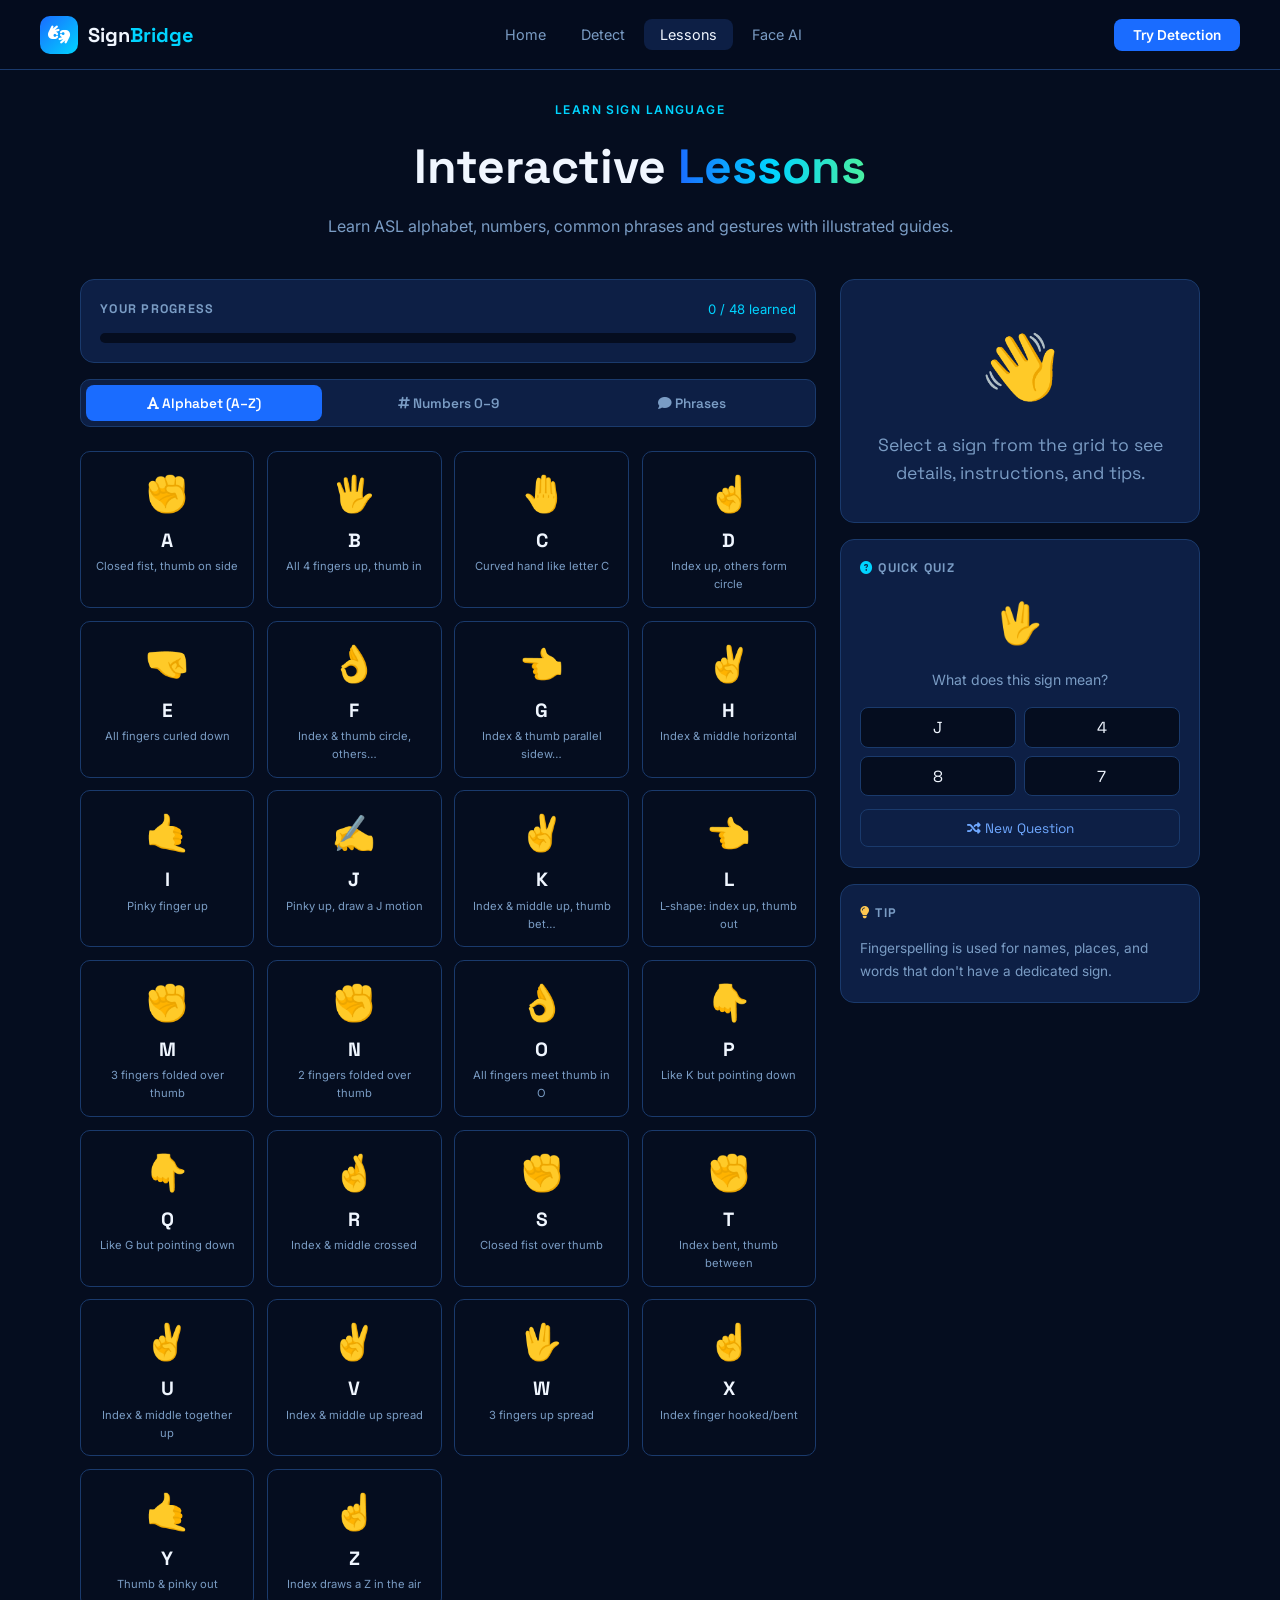
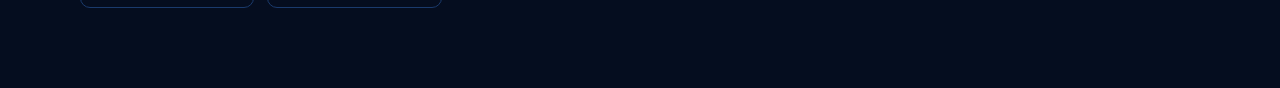
==== lessons.html @ 8de6f0b0 "initial commit" ====
<!DOCTYPE html>
<html lang="en">
<head>
  <meta charset="UTF-8"/>
  <meta name="viewport" content="width=device-width, initial-scale=1.0"/>
  <title>SignBridge — Lessons</title>
  <link rel="stylesheet" href="main.css"/>
  <link href="https://fonts.googleapis.com/css2?family=Space+Grotesk:wght@300;400;500;600;700&family=Inter:wght@300;400;500&display=swap" rel="stylesheet"/>
  <link rel="stylesheet" href="https://cdnjs.cloudflare.com/ajax/libs/font-awesome/6.5.0/css/all.min.css"/>
</head>
<body>

<nav class="navbar" id="navbar">
  <div class="nav-brand">
    <div class="brand-icon"><i class="fa-solid fa-hands-asl-interpreting"></i></div>
    <span class="brand-name">Sign<span class="accent">Bridge</span></span>
  </div>
  <ul class="nav-links">
    <li><a href="index.html">Home</a></li>
    <li><a href="detect.html">Detect</a></li>
    <li><a href="lessons.html" class="active">Lessons</a></li>
    <li><a href="face.html">Face AI</a></li>
  </ul>
  <div class="nav-cta"><a href="detect.html" class="btn-nav">Try Detection</a></div>
  <button class="hamburger" id="hamburger"><i class="fa-solid fa-bars"></i></button>
</nav>

<div class="page-header">
  <div class="section-label">Learn Sign Language</div>
  <h1>Interactive <span class="title-gradient">Lessons</span></h1>
  <p>Learn ASL alphabet, numbers, common phrases and gestures with illustrated guides.</p>
</div>

<div style="max-width:1200px;margin:0 auto;padding:0 2.5rem 80px;display:grid;grid-template-columns:1fr 360px;gap:1.5rem" id="lessonsLayout">

  <!-- LEFT: Lesson content -->
  <div>
    <!-- Progress -->
    <div class="info-card" style="margin-bottom:1rem">
      <div style="display:flex;justify-content:space-between;align-items:center;margin-bottom:0.8rem">
        <h4 style="margin:0">Your Progress</h4>
        <span id="progressText" style="font-size:0.82rem;color:var(--cyan)">0 / 36 learned</span>
      </div>
      <div class="conf-bar" style="height:10px;border-radius:5px">
        <div class="conf-fill" id="progressFill" style="width:0%;height:100%"></div>
      </div>
    </div>

    <!-- Tabs -->
    <div class="tabs">
      <button class="tab active" id="tabAlpha" onclick="switchTab('alpha')">
        <i class="fa-solid fa-font"></i> Alphabet (A–Z)
      </button>
      <button class="tab" id="tabNums" onclick="switchTab('numbers')">
        <i class="fa-solid fa-hashtag"></i> Numbers 0–9
      </button>
      <button class="tab" id="tabPhrases" onclick="switchTab('phrases')">
        <i class="fa-solid fa-comment"></i> Phrases
      </button>
    </div>

    <!-- Sign Grid -->
    <div class="lessons-grid" id="signGrid"></div>
  </div>

  <!-- RIGHT: Detail panel -->
  <div>
    <div class="info-card" id="detailCard" style="position:sticky;top:90px">
      <div id="detailContent" style="text-align:center;padding:1rem">
        <div style="font-size:4rem;margin-bottom:0.8rem">👋</div>
        <div style="font-family:var(--font-head);font-size:1.1rem;color:var(--text-muted)">
          Select a sign from the grid to see details, instructions, and tips.
        </div>
      </div>
    </div>

    <!-- Quiz Card -->
    <div class="info-card" style="margin-top:1rem" id="quizCard">
      <h4><i class="fa-solid fa-circle-question" style="color:var(--cyan);margin-right:5px"></i>Quick Quiz</h4>
      <div id="quizContent" style="margin-top:0.8rem;text-align:center">
        <div id="quizQuestion" style="font-family:var(--font-head);font-size:2.5rem;margin-bottom:0.8rem">?</div>
        <div id="quizPrompt" style="font-size:0.88rem;color:var(--text-muted);margin-bottom:1rem">
          Which letter is this sign?
        </div>
        <div id="quizOptions" style="display:grid;grid-template-columns:1fr 1fr;gap:0.5rem"></div>
        <button onclick="newQuiz()" style="margin-top:0.8rem;width:100%;padding:0.6rem;border-radius:8px;border:1px solid var(--border);background:none;color:var(--blue-light);font-family:var(--font-head);cursor:pointer;font-size:0.85rem;transition:all 0.2s" onmouseover="this.style.borderColor='var(--blue-bright)'" onmouseout="this.style.borderColor='var(--border)'">
          <i class="fa-solid fa-shuffle"></i> New Question
        </button>
      </div>
    </div>

    <div class="info-card" style="margin-top:1rem">
      <h4><i class="fa-solid fa-lightbulb" style="color:#ffc850;margin-right:5px"></i>Tip</h4>
      <p id="dailyTip" style="font-size:0.85rem;color:var(--text-muted);line-height:1.7;margin-top:0.5rem"></p>
    </div>
  </div>
</div>

<script src="lessons.js"></script>
</body>
</html>
---- main.css ----
/* === SIGNBRIDGE MAIN CSS === */
@import url('https://fonts.googleapis.com/css2?family=Space+Grotesk:wght@300;400;500;600;700&family=Inter:wght@300;400;500&display=swap');

:root {
  --bg-deep:    #050d1f;
  --bg-dark:    #0a1628;
  --bg-panel:   #0d1f45;
  --bg-card:    #0f2255;
  --blue-bright:#1a6cff;
  --blue-light: #6fa8ff;
  --cyan:       #00d4ff;
  --green:      #4af0a0;
  --white:      #f0f6ff;
  --text-muted: #7a9cc4;
  --border:     #1a3a6c;
  --font-head:  'Space Grotesk', sans-serif;
  --font-body:  'Inter', sans-serif;
  --radius:     14px;
  --radius-lg:  22px;
}

*, *::before, *::after { box-sizing: border-box; margin: 0; padding: 0; }

html { scroll-behavior: smooth; }

body {
  background: var(--bg-deep);
  color: var(--white);
  font-family: var(--font-body);
  line-height: 1.6;
  overflow-x: hidden;
}

a { text-decoration: none; color: inherit; }
ul { list-style: none; }

/* ── SCROLLBAR ── */
::-webkit-scrollbar { width: 6px; }
::-webkit-scrollbar-track { background: var(--bg-dark); }
::-webkit-scrollbar-thumb { background: var(--blue-bright); border-radius: 3px; }

/* ── NAVBAR ── */
.navbar {
  position: fixed; top: 0; left: 0; right: 0; z-index: 100;
  display: flex; align-items: center; justify-content: space-between;
  padding: 0 2.5rem;
  height: 70px;
  background: rgba(5, 13, 31, 0.85);
  backdrop-filter: blur(16px);
  border-bottom: 1px solid var(--border);
  transition: background 0.3s;
}
.navbar.scrolled { background: rgba(5,13,31,0.97); }

.nav-brand {
  display: flex; align-items: center; gap: 0.6rem;
  font-family: var(--font-head); font-size: 1.25rem; font-weight: 700;
}
.brand-icon {
  width: 38px; height: 38px; border-radius: 10px;
  background: linear-gradient(135deg, var(--blue-bright), var(--cyan));
  display: flex; align-items: center; justify-content: center;
  font-size: 1.1rem; color: #fff;
}
.brand-icon.small { width: 28px; height: 28px; border-radius: 7px; font-size: 0.8rem; }
.accent { color: var(--cyan); }

.nav-links {
  display: flex; gap: 0.2rem;
}
.nav-links a {
  padding: 0.45rem 1rem; border-radius: 8px;
  font-size: 0.9rem; color: var(--text-muted);
  transition: all 0.2s;
}
.nav-links a:hover, .nav-links a.active {
  color: var(--white); background: var(--bg-panel);
}

.btn-nav {
  padding: 0.5rem 1.2rem; border-radius: 8px;
  background: var(--blue-bright); color: #fff;
  font-size: 0.85rem; font-weight: 600;
  transition: all 0.2s;
}
.btn-nav:hover { background: var(--cyan); color: var(--bg-deep); }

.hamburger {
  display: none; background: none; border: none;
  color: var(--white); font-size: 1.3rem; cursor: pointer;
}

/* ── HERO ── */
.hero {
  min-height: 100vh;
  padding: 100px 2.5rem 60px;
  display: flex; align-items: center;
  position: relative; overflow: hidden;
}

.hero-bg-shapes {
  position: absolute; inset: 0; z-index: 0; pointer-events: none;
}
.shape {
  position: absolute; border-radius: 50%; filter: blur(80px); opacity: 0.15;
}
.shape-1 { width: 600px; height: 600px; background: var(--blue-bright); top: -200px; right: -100px; }
.shape-2 { width: 400px; height: 400px; background: var(--cyan); bottom: -100px; left: -100px; }
.shape-3 { width: 300px; height: 300px; background: var(--green); top: 40%; left: 40%; }

.hero-content {
  max-width: 1200px; margin: 0 auto;
  display: grid; grid-template-columns: 1fr 1fr;
  gap: 4rem; align-items: center;
  position: relative; z-index: 1; width: 100%;
}

.hero-badge {
  display: inline-flex; align-items: center; gap: 0.5rem;
  padding: 0.35rem 1rem; border-radius: 50px;
  background: rgba(26, 108, 255, 0.15);
  border: 1px solid rgba(26, 108, 255, 0.3);
  font-size: 0.78rem; font-weight: 500; color: var(--blue-light);
  margin-bottom: 1.2rem;
}
.pulse-dot {
  width: 7px; height: 7px; border-radius: 50%;
  background: var(--cyan); animation: pulse 1.8s ease infinite;
  font-size: 0.5rem;
}
@keyframes pulse {
  0%,100% { opacity:1; transform:scale(1); }
  50% { opacity:0.4; transform:scale(0.8); }
}

.hero-title {
  font-family: var(--font-head); font-size: clamp(2.8rem, 5vw, 4.2rem);
  font-weight: 700; line-height: 1.1; margin-bottom: 1.2rem;
  color: var(--white);
}
.title-gradient {
  background: linear-gradient(90deg, var(--blue-bright), var(--cyan), var(--green));
  -webkit-background-clip: text; -webkit-text-fill-color: transparent;
  background-clip: text;
}

.hero-subtitle {
  font-size: 1.05rem; color: var(--text-muted); max-width: 480px;
  line-height: 1.75; margin-bottom: 2rem;
}

.hero-btns { display: flex; gap: 1rem; flex-wrap: wrap; margin-bottom: 2.5rem; }

.btn-primary {
  display: inline-flex; align-items: center; gap: 0.5rem;
  padding: 0.8rem 1.8rem; border-radius: 10px;
  background: var(--blue-bright); color: #fff;
  font-weight: 600; font-size: 0.95rem;
  transition: all 0.25s; box-shadow: 0 4px 20px rgba(26,108,255,0.35);
}
.btn-primary:hover { background: var(--cyan); color: var(--bg-deep); transform: translateY(-2px); box-shadow: 0 8px 30px rgba(0,212,255,0.4); }

.btn-secondary {
  display: inline-flex; align-items: center; gap: 0.5rem;
  padding: 0.8rem 1.8rem; border-radius: 10px;
  border: 1.5px solid var(--border); color: var(--white);
  font-weight: 500; font-size: 0.95rem;
  transition: all 0.25s;
  background: rgba(255,255,255,0.03);
}
.btn-secondary:hover { border-color: var(--blue-light); color: var(--blue-light); background: rgba(26,108,255,0.08); }

.btn-ghost {
  display: inline-flex; align-items: center; gap: 0.5rem;
  padding: 0.8rem 1.8rem; border-radius: 10px;
  color: var(--blue-light); font-weight: 500; font-size: 0.95rem;
  transition: all 0.2s;
}
.btn-ghost:hover { color: var(--cyan); }

.hero-stats {
  display: flex; align-items: center; gap: 1.5rem;
}
.stat { display: flex; flex-direction: column; }
.stat-num { font-family: var(--font-head); font-size: 1.6rem; font-weight: 700; color: var(--white); line-height: 1; }
.stat-label { font-size: 0.75rem; color: var(--text-muted); margin-top: 2px; }
.stat-div { width: 1px; height: 36px; background: var(--border); }

/* ── HERO VISUAL ── */
.hero-visual { position: relative; display: flex; justify-content: center; align-items: center; }

.hero-img-wrap {
  position: relative;
  background: linear-gradient(135deg, rgba(26,108,255,0.1), rgba(0,212,255,0.05));
  border: 1px solid rgba(26,108,255,0.2);
  border-radius: var(--radius-lg);
  padding: 1.5rem;
  backdrop-filter: blur(8px);
  box-shadow: 0 20px 60px rgba(0,0,0,0.5), inset 0 1px 0 rgba(255,255,255,0.05);
}
.hero-svg { width: 100%; max-width: 420px; display: block; }

.float-card {
  position: absolute;
  display: flex; align-items: center; gap: 0.7rem;
  padding: 0.6rem 1rem; border-radius: 12px;
  background: rgba(13, 31, 69, 0.95);
  border: 1px solid var(--border);
  backdrop-filter: blur(10px);
  box-shadow: 0 8px 24px rgba(0,0,0,0.4);
  font-size: 1.3rem;
  animation: floatY 3s ease-in-out infinite;
}
.float-card i { font-size: 1.2rem; }
.float-card .fc-label { font-size: 0.68rem; color: var(--text-muted); }
.float-card .fc-value { font-size: 0.82rem; font-weight: 600; color: var(--white); }
.card-top { top: 10px; left: -20px; animation-delay: 0s; }
.card-bottom { bottom: 30px; right: -20px; animation-delay: 1.5s; }
@keyframes floatY {
  0%,100% { transform: translateY(0); }
  50% { transform: translateY(-8px); }
}

.scroll-hint {
  position: absolute; bottom: 30px; left: 50%; transform: translateX(-50%);
  color: var(--text-muted); font-size: 1rem;
  animation: bounce 2s ease-in-out infinite;
}
@keyframes bounce { 0%,100%{transform:translateX(-50%) translateY(0)} 50%{transform:translateX(-50%) translateY(8px)} }

/* ── SECTION COMMON ── */
.section-label {
  text-align: center; font-size: 0.75rem; font-weight: 600;
  text-transform: uppercase; letter-spacing: 0.12em;
  color: var(--cyan); margin-bottom: 0.6rem;
}
.section-title {
  text-align: center; font-family: var(--font-head);
  font-size: clamp(1.8rem, 3vw, 2.5rem); font-weight: 700;
  margin-bottom: 3rem;
}

/* ── FEATURES ── */
.features {
  padding: 100px 2.5rem;
  max-width: 1200px; margin: 0 auto;
}
.features-grid {
  display: grid; grid-template-columns: repeat(auto-fit, minmax(240px, 1fr));
  gap: 1.5rem;
}
.feature-card {
  padding: 2rem;
  background: var(--bg-panel);
  border: 1px solid var(--border);
  border-radius: var(--radius-lg);
  transition: all 0.3s; cursor: pointer; display: block;
  position: relative; overflow: hidden;
}
.feature-card::before {
  content: ''; position: absolute; inset: 0;
  background: linear-gradient(135deg, transparent, rgba(26,108,255,0.04));
  opacity: 0; transition: opacity 0.3s;
}
.feature-card:hover { transform: translateY(-6px); border-color: var(--blue-bright); box-shadow: 0 16px 40px rgba(26,108,255,0.18); }
.feature-card:hover::before { opacity: 1; }

.fc-icon {
  width: 52px; height: 52px; border-radius: 14px;
  border: 1px solid; display: flex; align-items: center;
  justify-content: center; font-size: 1.4rem;
  margin-bottom: 1.2rem;
}
.feature-card h3 {
  font-family: var(--font-head); font-size: 1.1rem;
  font-weight: 600; margin-bottom: 0.6rem;
}
.feature-card p { font-size: 0.88rem; color: var(--text-muted); line-height: 1.7; }
.card-arrow {
  margin-top: 1.2rem; color: var(--blue-bright);
  font-size: 0.85rem; transition: transform 0.2s;
}
.feature-card:hover .card-arrow { transform: translateX(5px); }

/* ── HOW IT WORKS ── */
.how-it-works {
  padding: 80px 2.5rem;
  background: rgba(13,31,69,0.4);
  border-top: 1px solid var(--border);
  border-bottom: 1px solid var(--border);
}
.how-it-works .section-title { margin-bottom: 3.5rem; }
.steps {
  max-width: 860px; margin: 0 auto;
  display: flex; align-items: flex-start;
  justify-content: center; gap: 0; flex-wrap: wrap;
}
.step {
  flex: 1; min-width: 180px; text-align: center;
  padding: 0 1.5rem;
}
.step-num {
  font-family: var(--font-head); font-size: 0.7rem; font-weight: 700;
  color: var(--cyan); letter-spacing: 0.1em; margin-bottom: 0.8rem;
}
.step-icon {
  width: 60px; height: 60px; border-radius: 18px;
  background: var(--bg-panel); border: 1px solid var(--border);
  display: flex; align-items: center; justify-content: center;
  font-size: 1.4rem; color: var(--blue-bright);
  margin: 0 auto 1rem;
}
.step h4 { font-family: var(--font-head); font-size: 1rem; margin-bottom: 0.5rem; }
.step p { font-size: 0.85rem; color: var(--text-muted); }
.step-line {
  flex: 0 0 60px; height: 1px;
  background: linear-gradient(90deg, var(--border), var(--blue-bright), var(--border));
  margin-top: 50px; align-self: flex-start;
}

/* ── CTA BANNER ── */
.cta-banner {
  padding: 80px 2.5rem;
  max-width: 1200px; margin: 0 auto;
}
.cta-content {
  display: flex; align-items: center; gap: 2rem;
  padding: 3rem; border-radius: var(--radius-lg);
  background: linear-gradient(135deg, var(--bg-panel), rgba(26,108,255,0.12));
  border: 1px solid rgba(26,108,255,0.25);
  flex-wrap: wrap;
}
.cta-icon { font-size: 3rem; color: var(--blue-bright); flex-shrink: 0; }
.cta-content h2 { font-family: var(--font-head); font-size: 1.6rem; margin-bottom: 0.3rem; }
.cta-content p { color: var(--text-muted); font-size: 0.92rem; }
.cta-content > div:nth-child(2) { flex: 1; min-width: 200px; }
.cta-actions { display: flex; gap: 1rem; flex-wrap: wrap; align-items: center; margin-left: auto; }

/* ── FOOTER ── */
.footer {
  padding: 2.5rem;
  border-top: 1px solid var(--border);
  display: flex; align-items: center;
  justify-content: space-between; flex-wrap: wrap; gap: 1rem;
  background: var(--bg-dark);
}
.footer-brand {
  display: flex; align-items: center; gap: 0.5rem;
  font-family: var(--font-head); font-weight: 700;
}
.footer-links { display: flex; gap: 1.5rem; }
.footer-links a { font-size: 0.85rem; color: var(--text-muted); transition: color 0.2s; }
.footer-links a:hover { color: var(--white); }
.footer-note { font-size: 0.75rem; color: var(--text-muted); }

/* ── PANEL COMMON (for detect/face pages) ── */
.page-header {
  padding: 100px 2.5rem 40px;
  text-align: center; position: relative;
}
.page-header h1 { font-family: var(--font-head); font-size: clamp(2rem,4vw,3rem); font-weight: 700; }
.page-header p { color: var(--text-muted); font-size: 1rem; margin-top: 0.5rem; }

.panel-layout {
  display: grid;
  grid-template-columns: 1fr 340px;
  gap: 1.5rem;
  max-width: 1200px; margin: 0 auto;
  padding: 0 2.5rem 80px;
}
.camera-wrap {
  background: var(--bg-panel); border: 1px solid var(--border);
  border-radius: var(--radius-lg); overflow: hidden;
  aspect-ratio: 4/3; position: relative;
}
.camera-wrap canvas, .camera-wrap video {
  width: 100%; height: 100%; object-fit: cover; display: block;
}
.cam-overlay {
  position: absolute; inset: 0; pointer-events: none;
  display: flex; align-items: center; justify-content: center;
  flex-direction: column; gap: 1rem;
}
.cam-placeholder { text-align: center; color: var(--text-muted); }
.cam-placeholder i { font-size: 3rem; margin-bottom: 0.8rem; display: block; color: var(--blue-bright); opacity: 0.5; }

.side-panel { display: flex; flex-direction: column; gap: 1rem; }
.info-card {
  background: var(--bg-panel); border: 1px solid var(--border);
  border-radius: var(--radius); padding: 1.2rem;
}
.info-card h4 {
  font-family: var(--font-head); font-size: 0.78rem;
  text-transform: uppercase; letter-spacing: 0.1em;
  color: var(--text-muted); margin-bottom: 0.8rem;
}
.detected-sign {
  font-family: var(--font-head); font-size: 2.5rem; font-weight: 700;
  color: var(--cyan); text-align: center; padding: 1rem;
  background: rgba(0,212,255,0.06); border-radius: 10px;
  min-height: 80px; display: flex; align-items: center; justify-content: center;
}
.confidence-bar-wrap { margin-top: 0.6rem; }
.conf-label { font-size: 0.78rem; color: var(--text-muted); margin-bottom: 0.3rem; display:flex; justify-content:space-between; }
.conf-bar { height: 6px; background: var(--bg-deep); border-radius: 3px; overflow: hidden; }
.conf-fill { height: 100%; background: linear-gradient(90deg, var(--blue-bright), var(--cyan)); border-radius: 3px; transition: width 0.4s; }

.start-btn {
  width: 100%; padding: 0.85rem;
  background: var(--blue-bright); color: #fff;
  border: none; border-radius: 10px; font-family: var(--font-head);
  font-size: 0.95rem; font-weight: 600; cursor: pointer;
  transition: all 0.2s; display: flex; align-items: center; justify-content: center; gap: 0.5rem;
}
.start-btn:hover { background: var(--cyan); color: var(--bg-deep); }
.start-btn.stop { background: rgba(255,80,80,0.15); border: 1px solid rgba(255,80,80,0.3); color: #ff6b6b; }
.start-btn.stop:hover { background: rgba(255,80,80,0.25); }

.log-list {
  max-height: 180px; overflow-y: auto;
  display: flex; flex-direction: column; gap: 0.4rem;
}
.log-item {
  font-size: 0.8rem; padding: 0.4rem 0.6rem;
  background: rgba(255,255,255,0.03); border-radius: 6px;
  border-left: 2px solid var(--blue-bright);
  color: var(--text-muted);
}
.log-item span { color: var(--white); }

/* ── LESSONS PAGE ── */
.lessons-grid {
  display: grid; grid-template-columns: repeat(auto-fill, minmax(160px,1fr));
  gap: 0.8rem; margin-top: 1rem;
}
.sign-tile {
  background: var(--bg-deep); border: 1px solid var(--border);
  border-radius: 10px; padding: 0.8rem;
  text-align: center; cursor: pointer; transition: all 0.2s;
}
.sign-tile:hover { border-color: var(--blue-bright); background: rgba(26,108,255,0.08); }
.sign-tile .sign-emoji { font-size: 2.2rem; }
.sign-tile .sign-letter { font-family: var(--font-head); font-size: 1.2rem; font-weight: 700; margin: 0.3rem 0 0.1rem; }
.sign-tile .sign-desc { font-size: 0.7rem; color: var(--text-muted); }
.sign-tile.active { border-color: var(--cyan); background: rgba(0,212,255,0.08); }

.tabs {
  display: flex; gap: 0.5rem; margin-bottom: 1.5rem;
  background: var(--bg-panel); border-radius: 10px;
  padding: 0.3rem; border: 1px solid var(--border);
}
.tab {
  flex: 1; padding: 0.6rem; border-radius: 8px;
  border: none; background: none; color: var(--text-muted);
  font-family: var(--font-head); font-size: 0.85rem; font-weight: 600;
  cursor: pointer; transition: all 0.2s;
}
.tab.active { background: var(--blue-bright); color: #fff; }

/* ── EMOTION TAGS ── */
.emotion-tag {
  display: inline-flex; align-items: center; gap: 0.4rem;
  padding: 0.3rem 0.7rem; border-radius: 50px; font-size: 0.8rem;
  font-weight: 600;
}
.emotion-happy { background: rgba(74,240,160,0.15); color: var(--green); border: 1px solid rgba(74,240,160,0.3); }
.emotion-sad { background: rgba(100,160,255,0.15); color: var(--blue-light); border: 1px solid rgba(100,160,255,0.3); }
.emotion-surprised { background: rgba(255,200,80,0.15); color: #ffc850; border: 1px solid rgba(255,200,80,0.3); }
.emotion-neutral { background: rgba(120,140,180,0.15); color: var(--text-muted); border: 1px solid rgba(120,140,180,0.3); }

/* ── GRID LAYOUT FOR FACE PAGE ── */
.face-grid {
  display: grid;
  grid-template-columns: 1fr 1fr;
  grid-template-rows: auto auto;
  gap: 1rem;
  max-width: 1000px; margin: 0 auto;
  padding: 0 2.5rem 80px;
}
.face-cam { grid-column: 1 / -1; }

/* ── RESPONSIVE ── */
@media (max-width: 900px) {
  .hero-content { grid-template-columns: 1fr; gap: 2.5rem; }
  .hero-visual { display: none; }
  .panel-layout { grid-template-columns: 1fr; }
  .face-grid { grid-template-columns: 1fr; }
  .step-line { display: none; }
  .steps { flex-direction: column; align-items: center; }
  .cta-content { flex-direction: column; text-align: center; }
  .cta-actions { margin-left: 0; justify-content: center; }
}
@media (max-width: 640px) {
  .navbar { padding: 0 1.2rem; }
  .nav-links, .nav-cta { display: none; }
  .hamburger { display: block; }
  .hero { padding: 90px 1.2rem 50px; }
  .features { padding: 60px 1.2rem; }
  .how-it-works { padding: 60px 1.2rem; }
  .panel-layout, .face-grid { padding: 0 1.2rem 60px; }
  .footer { flex-direction: column; text-align: center; }
  .footer-links { justify-content: center; }
}
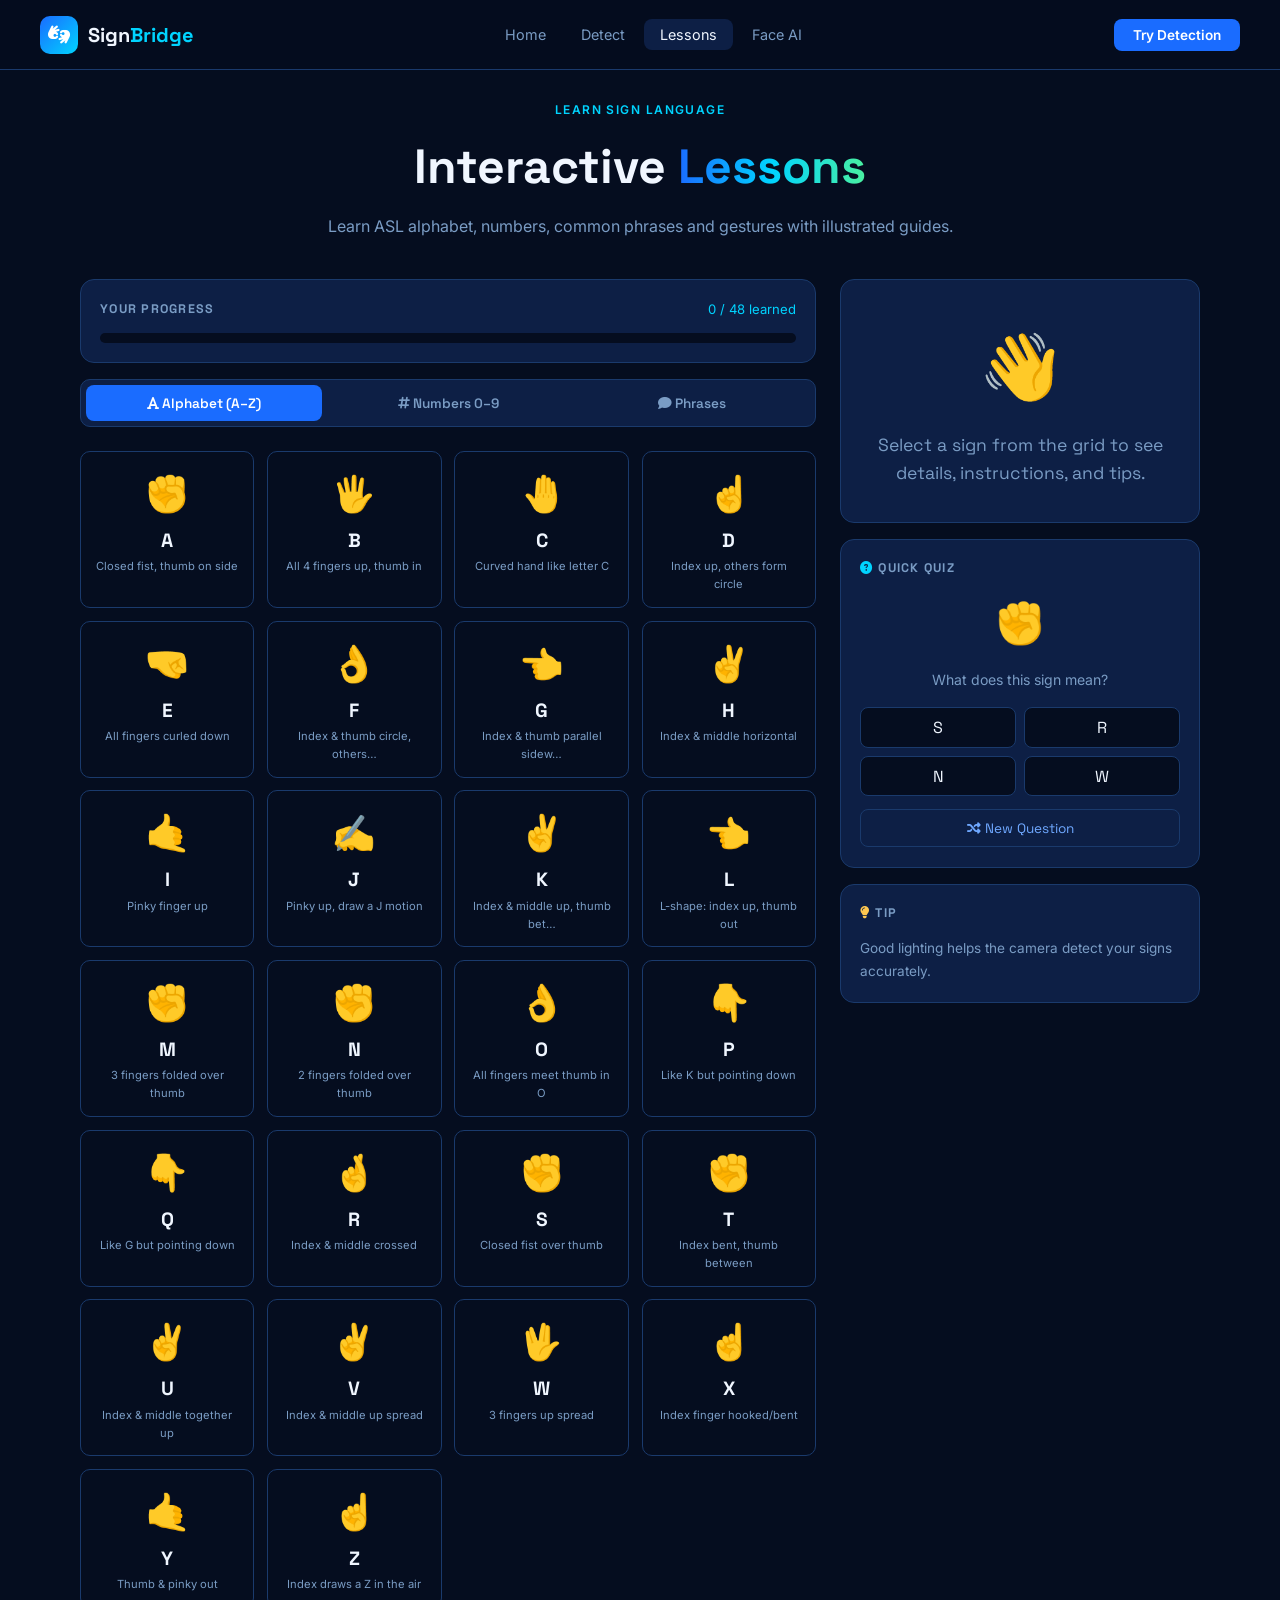
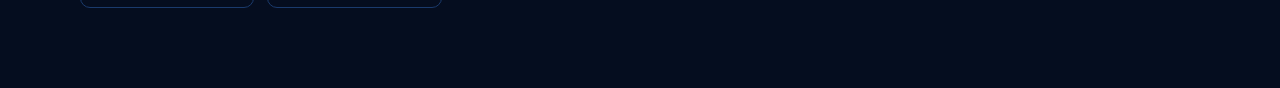
==== commit 2846ab8a: "Normalize HTML filenames (remove spaces), ensure clean files, fix JS bugs" ====
--- a/lessons.html
+++ b/lessons.html
@@ -51,7 +51,7 @@
       <button class="tab active" id="tabAlpha" onclick="switchTab('alpha')">
         <i class="fa-solid fa-font"></i> Alphabet (A–Z)
       </button>
-      <button class="tab" id="tabNums" onclick="switchTab('numbers')">
+      <button class="tab" id="tabNumbers" onclick="switchTab('numbers')">
         <i class="fa-solid fa-hashtag"></i> Numbers 0–9
       </button>
       <button class="tab" id="tabPhrases" onclick="switchTab('phrases')">
